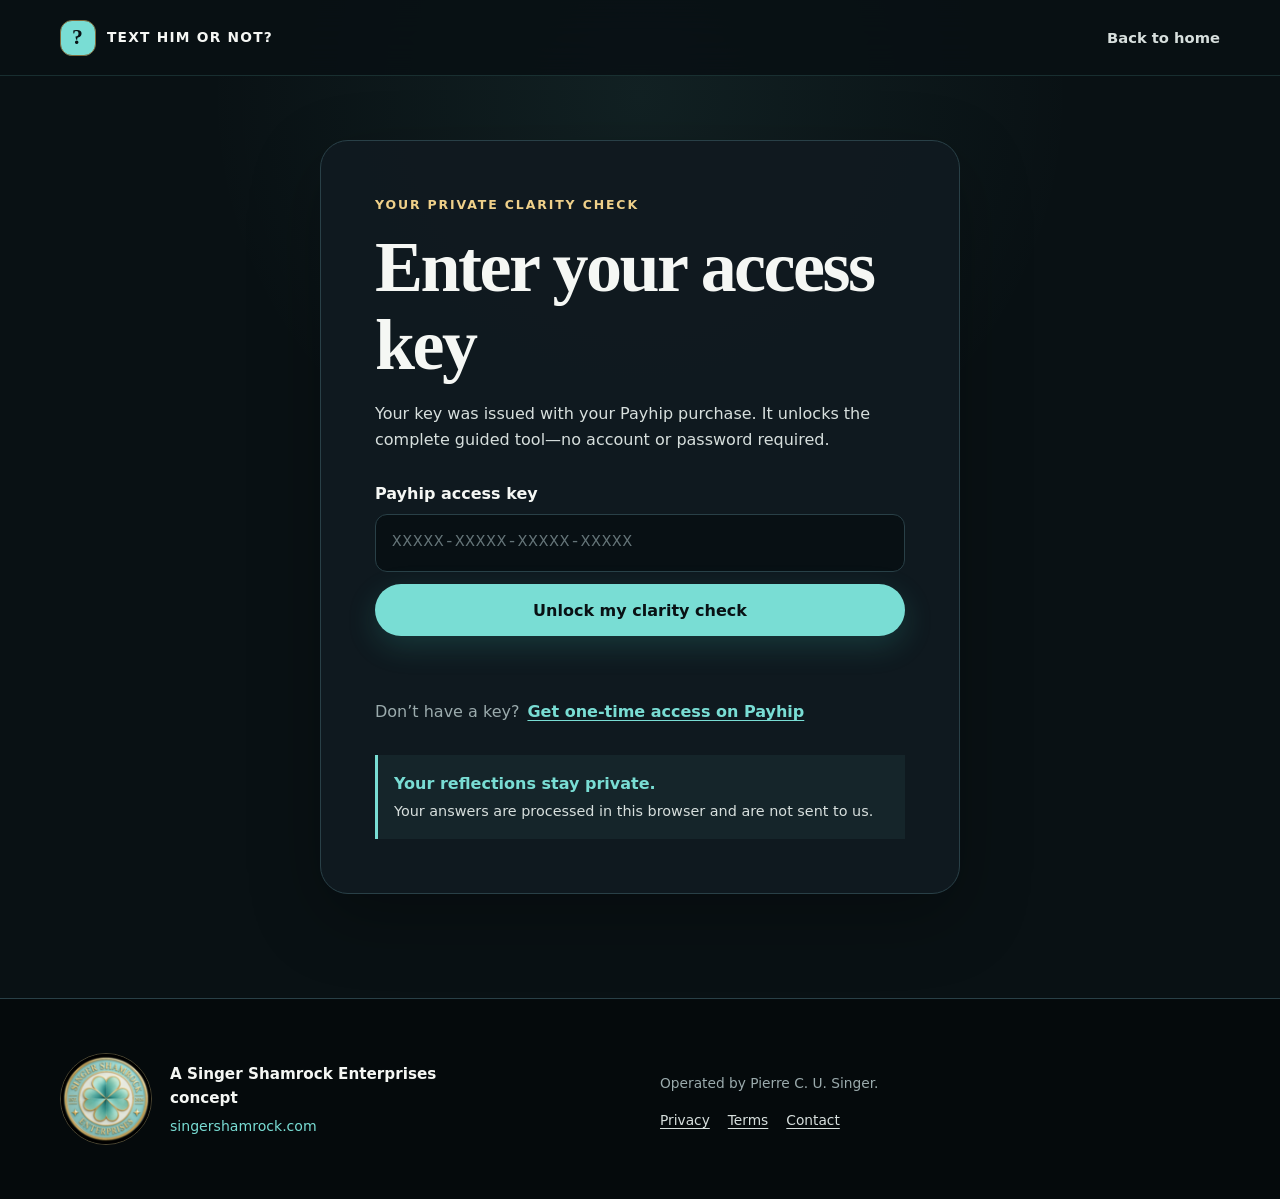
==== start/index.html @ 1869d751 "Add files via upload" ====
<!doctype html>
<html lang="en">
<head>
  <meta charset="utf-8">
  <meta name="viewport" content="width=device-width, initial-scale=1">
  <meta name="theme-color" content="#101a20">
  <meta name="description" content="Enter your access key and begin the Should I Text Him? clarity tool.">
  <meta name="robots" content="noindex, nofollow">
  <title>Your Clarity Check | Text Him or Not?</title>
  <link rel="icon" href="../favicon.svg" type="image/svg+xml">
  <link rel="stylesheet" href="../assets/styles.css">
  <script src="../assets/config.js" defer></script>
  <script src="../assets/tool.js" defer></script>
</head>
<body class="tool-page">
  <a class="skip-link" href="#main">Skip to content</a>
  <header class="site-header tool-header">
    <a class="wordmark" href="../" aria-label="Text Him or Not? home">
      <span class="wordmark-mark" aria-hidden="true">?</span>
      <span>TEXT HIM OR NOT?</span>
    </a>
    <a class="header-back-link" href="../">Back to home</a>
  </header>

  <main id="main" class="tool-main">
    <section class="access-shell" id="access-gate" aria-labelledby="access-title">
      <div class="access-card">
        <p class="eyebrow">Your private clarity check</p>
        <h1 id="access-title">Enter your access key</h1>
        <p>Your key was issued with your Payhip purchase. It unlocks the complete guided tool—no account or password required.</p>
        <form id="license-form" class="license-form">
          <label for="license-key">Payhip access key</label>
          <input id="license-key" name="licenseKey" type="text" inputmode="text" autocomplete="off" autocapitalize="characters" spellcheck="false" placeholder="XXXXX-XXXXX-XXXXX-XXXXX" required>
          <button class="button button-primary button-wide" type="submit">Unlock my clarity check</button>
          <p class="gate-status" id="gate-status" role="status" aria-live="polite"></p>
        </form>
        <div class="access-help">
          <p>Don’t have a key?</p>
          <a class="text-link" data-payhip-link href="https://payhip.com/PierreCUSinger">Get one-time access on Payhip</a>
        </div>
        <div class="privacy-promise">
          <strong>Your reflections stay private.</strong>
          <span>Your answers are processed in this browser and are not sent to us.</span>
        </div>
      </div>
    </section>

    <section class="tool-shell" id="guided-tool" hidden aria-labelledby="tool-heading">
      <div class="tool-topbar">
        <div>
          <p class="tool-stage-label" id="stage-label">Facts first</p>
          <h1 id="tool-heading">Your clarity check</h1>
        </div>
        <button class="button button-quiet button-small" id="save-exit" type="button">Save &amp; exit</button>
      </div>

      <div class="tool-progress-wrap" aria-live="polite">
        <div class="tool-progress-copy">
          <span id="progress-label">Question 1</span>
          <span id="progress-percent">0%</span>
        </div>
        <div class="tool-progress" role="progressbar" aria-valuemin="0" aria-valuemax="100" aria-valuenow="0" aria-labelledby="progress-label">
          <span id="progress-bar"></span>
        </div>
      </div>

      <div class="tool-card" id="question-card"></div>

      <div class="tool-actions" id="tool-actions">
        <button class="button button-secondary" id="back-button" type="button">Back</button>
        <button class="button button-primary" id="next-button" type="button">Continue</button>
      </div>
    </section>

    <section class="result-shell" id="result-view" hidden aria-labelledby="result-title">
      <div class="result-card" id="print-area">
        <div class="result-header">
          <p class="result-kicker">YOUR CLEAR ANSWER</p>
          <h1 id="result-title"></h1>
          <p class="result-summary" id="result-summary"></p>
        </div>

        <section class="result-section" aria-labelledby="why-heading">
          <h2 id="why-heading">Why this is your result</h2>
          <ul class="reason-list" id="result-reasons"></ul>
        </section>

        <section class="result-section" aria-labelledby="timing-heading">
          <h2 id="timing-heading">Your timing guidance</h2>
          <p id="timing-copy"></p>
        </section>

        <section class="result-section" aria-labelledby="plan-heading">
          <h2 id="plan-heading">Your next steps</h2>
          <ol class="plan-list" id="result-plan"></ol>
        </section>

        <section class="result-section" id="template-section" aria-labelledby="template-heading">
          <div class="section-row">
            <h2 id="template-heading">A respectful message</h2>
            <button class="button button-quiet button-small no-print" id="copy-template" type="button">Copy message</button>
          </div>
          <blockquote class="message-template" id="message-template"></blockquote>
          <p class="template-note" id="template-note"></p>
        </section>

        <section class="result-section reflection-summary" id="reflection-summary" aria-labelledby="reflection-heading">
          <h2 id="reflection-heading">What you clarified</h2>
          <dl id="reflection-list"></dl>
        </section>

        <aside class="result-boundary" id="result-boundary"></aside>

        <div class="result-disclaimer">
          <strong>Keep this result in perspective.</strong>
          <p>This tool supports reflection and decision-making. It cannot know another person’s thoughts and cannot guarantee a reply, reconciliation, or relationship outcome.</p>
        </div>

        <div class="print-brand">
          <img src="../assets/singer-shamrock-logo.jpg" alt="">
          <span>TEXT HIM OR NOT? · A Singer Shamrock Enterprises concept</span>
        </div>
      </div>

      <div class="result-actions no-print">
        <button class="button button-primary" id="print-result" type="button">Save / print my result</button>
        <button class="button button-secondary" id="restart-tool" type="button">Start over</button>
      </div>
    </section>
  </main>

  <footer class="site-footer tool-footer no-print">
    <div class="shell footer-grid">
      <a class="sse-credit" href="https://singershamrock.com" target="_blank" rel="noopener noreferrer">
        <img src="../assets/singer-shamrock-logo.jpg" alt="Singer Shamrock Enterprises">
        <span>
          <strong>A Singer Shamrock Enterprises concept</strong>
          <small>singershamrock.com</small>
        </span>
      </a>
      <div class="footer-copy">
        <p>Operated by Pierre C. U. Singer.</p>
        <nav aria-label="Legal links">
          <a href="../privacy.html">Privacy</a>
          <a href="../terms.html">Terms</a>
          <a href="mailto:contact@texthimornot.com" data-contact-link>Contact</a>
        </nav>
      </div>
    </div>
  </footer>
</body>
</html>
---- assets/styles.css ----
:root {
  color-scheme: dark;
  --ink: #091114;
  --ink-soft: #101a20;
  --ink-raised: #17252b;
  --ink-line: #294047;
  --paper: #f5f7f4;
  --paper-soft: #d7dfdd;
  --muted: #9babad;
  --teal: #79ddd4;
  --teal-strong: #3fc5b9;
  --teal-dark: #123b3b;
  --gold: #efd089;
  --gold-soft: #7f6b3d;
  --rose: #ff8aa4;
  --rose-dark: #4a1e2a;
  --danger: #ff9b91;
  --success: #8ee5b8;
  --shadow: 0 24px 70px rgba(0, 0, 0, 0.28);
  --radius-lg: 28px;
  --radius-md: 18px;
  --radius-sm: 12px;
  --shell: min(1160px, calc(100% - 40px));
}

* {
  box-sizing: border-box;
}

html {
  scroll-behavior: smooth;
  scroll-padding-top: 96px;
}

body {
  margin: 0;
  min-width: 320px;
  background: var(--ink);
  color: var(--paper);
  font-family: Inter, ui-sans-serif, system-ui, -apple-system, BlinkMacSystemFont, "Segoe UI", sans-serif;
  font-size: 1rem;
  line-height: 1.6;
  text-rendering: optimizeLegibility;
}

body::selection {
  background: var(--teal);
  color: var(--ink);
}

img {
  display: block;
  max-width: 100%;
}

a {
  color: inherit;
  text-underline-offset: 0.2em;
}

button,
input,
textarea {
  font: inherit;
}

button,
a {
  -webkit-tap-highlight-color: transparent;
}

button {
  cursor: pointer;
}

:focus-visible {
  outline: 3px solid var(--gold);
  outline-offset: 4px;
}

[hidden] {
  display: none !important;
}

.skip-link {
  position: fixed;
  z-index: 1000;
  top: 12px;
  left: 12px;
  padding: 10px 16px;
  border-radius: 999px;
  background: var(--paper);
  color: var(--ink);
  font-weight: 800;
  transform: translateY(-160%);
  transition: transform 160ms ease;
}

.skip-link:focus {
  transform: translateY(0);
}

.shell {
  width: var(--shell);
  margin-inline: auto;
}

.site-header {
  position: sticky;
  z-index: 100;
  top: 0;
  display: flex;
  align-items: center;
  justify-content: space-between;
  min-height: 76px;
  padding: 12px max(20px, calc((100vw - 1160px) / 2));
  border-bottom: 1px solid rgba(121, 221, 212, 0.15);
  background: rgba(9, 17, 20, 0.88);
  backdrop-filter: blur(18px);
}

.wordmark {
  display: inline-flex;
  align-items: center;
  gap: 11px;
  color: var(--paper);
  font-size: 0.86rem;
  font-weight: 900;
  letter-spacing: 0.09em;
  text-decoration: none;
}

.wordmark-mark {
  display: grid;
  width: 36px;
  height: 36px;
  place-items: center;
  border: 1px solid var(--gold-soft);
  border-radius: 12px;
  background: var(--teal);
  color: var(--ink);
  font-family: Georgia, "Times New Roman", serif;
  font-size: 1.35rem;
  line-height: 1;
}

.header-nav {
  display: flex;
  align-items: center;
  gap: 26px;
}

.header-nav > a:not(.button),
.header-back-link {
  color: var(--paper-soft);
  font-size: 0.92rem;
  font-weight: 700;
  text-decoration: none;
}

.header-nav > a:not(.button):hover,
.header-back-link:hover {
  color: var(--teal);
}

.button {
  display: inline-flex;
  min-height: 52px;
  align-items: center;
  justify-content: center;
  padding: 13px 20px;
  border: 1px solid transparent;
  border-radius: 999px;
  font-weight: 850;
  line-height: 1.2;
  text-align: center;
  text-decoration: none;
  transition: transform 150ms ease, background-color 150ms ease, border-color 150ms ease, color 150ms ease;
}

.button:hover {
  transform: translateY(-2px);
}

.button:active {
  transform: translateY(0);
}

.button-primary {
  background: var(--teal);
  color: var(--ink);
  box-shadow: 0 10px 30px rgba(63, 197, 185, 0.18);
}

.button-primary:hover {
  background: #96e9e1;
}

.button-secondary {
  border-color: var(--ink-line);
  background: rgba(255, 255, 255, 0.03);
  color: var(--paper);
}

.button-secondary:hover,
.button-ghost:hover {
  border-color: var(--teal);
  color: var(--teal);
}

.button-ghost {
  min-height: 42px;
  padding: 10px 17px;
  border-color: var(--ink-line);
  background: transparent;
  color: var(--paper);
}

.button-quiet {
  min-height: 42px;
  padding: 9px 16px;
  border-color: transparent;
  background: transparent;
  color: var(--teal);
}

.button-quiet:hover {
  background: rgba(121, 221, 212, 0.08);
}

.button-small {
  min-height: 42px;
  padding: 9px 16px;
  font-size: 0.9rem;
}

.button-wide {
  width: 100%;
}

.button[disabled] {
  cursor: not-allowed;
  opacity: 0.45;
  transform: none;
}

.text-link {
  color: var(--teal);
  font-weight: 800;
}

.eyebrow {
  margin: 0 0 14px;
  color: var(--gold);
  font-size: 0.78rem;
  font-weight: 900;
  letter-spacing: 0.15em;
  text-transform: uppercase;
}

h1,
h2,
h3,
p {
  overflow-wrap: anywhere;
}

h1,
h2,
h3 {
  margin-top: 0;
  color: var(--paper);
  line-height: 1.08;
}

h1,
h2 {
  font-family: Georgia, "Times New Roman", serif;
  font-weight: 700;
  letter-spacing: -0.035em;
}

h3 {
  font-weight: 850;
}

.hero {
  display: grid;
  min-height: calc(100vh - 76px);
  align-items: center;
  grid-template-columns: minmax(0, 1.08fr) minmax(360px, 0.92fr);
  gap: clamp(40px, 7vw, 96px);
  padding-block: clamp(64px, 8vw, 116px);
}

.hero-copy h1 {
  max-width: 760px;
  margin-bottom: 20px;
  font-size: clamp(3.5rem, 8vw, 7.2rem);
  line-height: 0.92;
}

.hero-copy h1::after {
  color: var(--rose);
  content: "";
}

.hero-lead {
  max-width: 670px;
  margin: 0 0 24px;
  color: var(--paper-soft);
  font-size: clamp(1.25rem, 2.2vw, 1.7rem);
  line-height: 1.42;
}

.outcome-row {
  display: flex;
  flex-wrap: wrap;
  gap: 8px;
  margin: 0 0 20px;
}

.outcome-row span {
  padding: 8px 12px;
  border: 1px solid var(--ink-line);
  border-radius: 999px;
  color: var(--teal);
  font-size: 0.78rem;
  font-weight: 900;
  letter-spacing: 0.08em;
}

.hero-note {
  max-width: 600px;
  margin: 0 0 28px;
  color: var(--muted);
}

.hero-actions {
  display: flex;
  flex-wrap: wrap;
  gap: 12px;
}

.microcopy {
  margin: 14px 0 0;
  color: var(--muted);
  font-size: 0.86rem;
}

.hero-panel {
  position: relative;
  overflow: hidden;
  padding: clamp(25px, 4vw, 42px);
  border: 1px solid rgba(121, 221, 212, 0.24);
  border-radius: var(--radius-lg);
  background:
    radial-gradient(circle at 90% 0%, rgba(121, 221, 212, 0.17), transparent 36%),
    linear-gradient(145deg, rgba(23, 37, 43, 0.98), rgba(11, 21, 25, 0.98));
  box-shadow: var(--shadow);
}

.hero-panel::before {
  position: absolute;
  width: 120px;
  height: 120px;
  border: 1px solid rgba(239, 208, 137, 0.13);
  border-radius: 50%;
  content: "";
  inset: -55px -45px auto auto;
}

.panel-topline,
.tool-progress-copy {
  display: flex;
  align-items: center;
  justify-content: space-between;
  color: var(--muted);
  font-size: 0.76rem;
  font-weight: 850;
  letter-spacing: 0.1em;
}

.mini-progress {
  height: 4px;
  margin: 12px 0 32px;
  overflow: hidden;
  border-radius: 999px;
  background: var(--ink-line);
}

.mini-progress span {
  display: block;
  width: 33%;
  height: 100%;
  border-radius: inherit;
  background: var(--teal);
}

.panel-question {
  margin: 0 0 24px;
  font-family: Georgia, "Times New Roman", serif;
  font-size: clamp(1.55rem, 3vw, 2.25rem);
  line-height: 1.2;
}

.preview-choice {
  margin-top: 10px;
  padding: 15px 17px;
  border: 1px solid var(--ink-line);
  border-radius: var(--radius-sm);
  background: rgba(255, 255, 255, 0.025);
  color: var(--paper-soft);
  font-weight: 700;
}

.preview-choice:nth-of-type(2) {
  border-color: rgba(121, 221, 212, 0.52);
  background: rgba(121, 221, 212, 0.08);
  color: var(--teal);
}

.panel-caption {
  margin: 24px 0 0;
  color: var(--gold);
  font-size: 0.88rem;
  font-weight: 750;
}

.free-check-section {
  padding-block: clamp(76px, 10vw, 130px);
  border-block: 1px solid var(--ink-line);
  background: var(--paper);
  color: #233237;
}

.split-section {
  display: grid;
  align-items: start;
  grid-template-columns: minmax(260px, 0.7fr) minmax(400px, 1.3fr);
  gap: clamp(38px, 8vw, 110px);
}

.section-intro {
  position: sticky;
  top: 120px;
}

.free-check-section h2,
.free-check-section h3 {
  color: #102126;
}

.section-intro h2,
.section-heading h2,
.respect-card h2,
.final-cta h2 {
  margin-bottom: 20px;
  font-size: clamp(2.35rem, 5vw, 4.6rem);
}

.section-intro p:not(.eyebrow) {
  color: #536368;
  font-size: 1.08rem;
}

.section-note {
  padding-left: 16px;
  border-left: 3px solid var(--teal-strong);
}

.check-card {
  padding: clamp(24px, 4vw, 40px);
  border: 1px solid #ccd6d3;
  border-radius: var(--radius-lg);
  background: #ffffff;
  box-shadow: 0 24px 70px rgba(27, 51, 55, 0.12);
}

.check-card fieldset {
  margin: 0 0 30px;
  padding: 0;
  border: 0;
}

.check-card legend {
  margin-bottom: 13px;
  color: #102126;
  font-weight: 850;
}

.radio-line {
  display: flex;
  min-height: 52px;
  align-items: center;
  gap: 12px;
  margin-top: 8px;
  padding: 12px 14px;
  border: 1px solid #d7dfdc;
  border-radius: var(--radius-sm);
  background: #f8faf8;
  color: #314247;
  cursor: pointer;
  transition: border-color 150ms ease, background-color 150ms ease;
}

.radio-line:hover {
  border-color: #78bdb7;
}

.radio-line:has(input:checked) {
  border-color: #2c9f96;
  background: #eaf8f5;
  color: #102e2e;
}

.radio-line input {
  width: 20px;
  height: 20px;
  margin: 0;
  accent-color: #188f86;
}

.form-error {
  margin: 12px 0 0;
  color: #9c253b;
  font-weight: 750;
}

.quick-result {
  padding: clamp(28px, 5vw, 48px);
  border-radius: var(--radius-lg);
  background: #102126;
  color: var(--paper);
  box-shadow: var(--shadow);
}

.quick-result h3 {
  margin-bottom: 16px;
  font-family: Georgia, "Times New Roman", serif;
  font-size: clamp(2rem, 5vw, 3.5rem);
}

.quick-result > p:not(.result-kicker) {
  max-width: 650px;
  color: var(--paper-soft);
  font-size: 1.08rem;
}

.result-kicker {
  margin: 0 0 10px;
  color: var(--gold);
  font-size: 0.76rem;
  font-weight: 900;
  letter-spacing: 0.16em;
}

.quick-result-actions {
  display: flex;
  flex-wrap: wrap;
  gap: 12px;
  margin-top: 26px;
}

.how-section {
  padding-block: clamp(82px, 11vw, 148px);
}

.section-heading {
  max-width: 820px;
  margin-bottom: 56px;
}

.compact-heading {
  margin-inline: auto;
  text-align: center;
}

.steps-grid {
  display: grid;
  margin: 0;
  padding: 0;
  grid-template-columns: repeat(3, 1fr);
  gap: 18px;
  list-style: none;
}

.steps-grid li {
  min-height: 300px;
  padding: 30px;
  border: 1px solid var(--ink-line);
  border-radius: var(--radius-md);
  background: linear-gradient(160deg, var(--ink-raised), rgba(16, 26, 32, 0.72));
}

.step-number,
.feature-label {
  display: inline-flex;
  margin-bottom: 55px;
  color: var(--teal);
  font-size: 0.78rem;
  font-weight: 900;
  letter-spacing: 0.12em;
}

.steps-grid h3,
.feature-grid h3 {
  margin-bottom: 13px;
  font-size: 1.25rem;
}

.steps-grid p,
.feature-grid p {
  margin: 0;
  color: var(--muted);
}

.inside-section {
  padding-block: clamp(82px, 10vw, 135px);
  background: #0e1a1f;
}

.feature-grid {
  display: grid;
  grid-template-columns: repeat(3, 1fr);
  gap: 1px;
  overflow: hidden;
  border: 1px solid var(--ink-line);
  border-radius: var(--radius-lg);
  background: var(--ink-line);
}

.feature-grid article {
  min-height: 255px;
  padding: 28px;
  background: var(--ink-soft);
}

.feature-grid .feature-label {
  margin-bottom: 38px;
  color: var(--gold);
}

.respect-section {
  padding-block: clamp(78px, 10vw, 140px);
}

.respect-card {
  position: relative;
  overflow: hidden;
  padding: clamp(32px, 7vw, 82px);
  border: 1px solid rgba(239, 208, 137, 0.28);
  border-radius: var(--radius-lg);
  background: linear-gradient(135deg, #18282e, #0d171b);
}

.respect-card::after {
  position: absolute;
  right: -110px;
  bottom: -140px;
  width: 350px;
  height: 350px;
  border: 70px solid rgba(121, 221, 212, 0.05);
  border-radius: 50%;
  content: "";
}

.respect-card h2 {
  position: relative;
  z-index: 1;
  max-width: 900px;
}

.respect-card > p:last-child {
  position: relative;
  z-index: 1;
  max-width: 760px;
  margin-bottom: 0;
  color: var(--paper-soft);
  font-size: 1.12rem;
}

.final-cta {
  padding-block: clamp(62px, 8vw, 96px);
  background: var(--teal);
  color: var(--ink);
}

.final-cta .eyebrow,
.final-cta h2 {
  color: var(--ink);
}

.final-cta-inner {
  display: grid;
  align-items: center;
  grid-template-columns: 1fr auto;
  gap: 40px;
}

.final-cta h2 {
  max-width: 760px;
  margin-bottom: 12px;
}

.final-cta p:not(.eyebrow) {
  margin: 0;
  color: #23403f;
  font-size: 1.08rem;
}

.final-cta-actions {
  display: flex;
  flex-direction: column;
  align-items: center;
  gap: 14px;
}

.final-cta .button-primary {
  background: var(--ink);
  color: var(--paper);
}

.final-cta .text-link {
  color: var(--ink);
}

.site-footer {
  padding-block: 54px;
  border-top: 1px solid var(--ink-line);
  background: #050a0c;
}

.footer-grid {
  display: grid;
  align-items: center;
  grid-template-columns: 1fr 1fr;
  gap: 40px;
}

.sse-credit {
  display: inline-flex;
  align-items: center;
  gap: 18px;
  max-width: 430px;
  text-decoration: none;
}

.sse-credit img {
  width: 92px;
  height: 92px;
  border: 1px solid rgba(239, 208, 137, 0.3);
  border-radius: 50%;
  object-fit: cover;
}

.sse-credit span {
  display: flex;
  flex-direction: column;
  gap: 4px;
}

.sse-credit strong {
  color: var(--paper);
  font-size: 0.95rem;
}

.sse-credit small {
  color: var(--teal);
  font-size: 0.88rem;
}

.sse-credit:hover strong {
  color: var(--gold);
}

.footer-copy {
  color: var(--muted);
  font-size: 0.86rem;
}

.footer-copy p {
  margin: 4px 0;
}

.footer-copy nav {
  display: flex;
  flex-wrap: wrap;
  gap: 18px;
  margin-top: 15px;
}

.footer-copy a {
  color: var(--paper-soft);
}

/* Access gate and guided tool */

.tool-page {
  background:
    radial-gradient(circle at 50% 8%, rgba(121, 221, 212, 0.08), transparent 34%),
    var(--ink);
}

.tool-main {
  min-height: calc(100vh - 76px);
}

.access-shell {
  display: grid;
  width: min(100% - 40px, 640px);
  min-height: calc(100vh - 76px);
  margin-inline: auto;
  padding-block: 64px;
  place-items: center;
}

.access-card {
  width: 100%;
  padding: clamp(28px, 6vw, 54px);
  border: 1px solid var(--ink-line);
  border-radius: var(--radius-lg);
  background: rgba(16, 26, 32, 0.96);
  box-shadow: var(--shadow);
}

.access-card h1 {
  margin-bottom: 17px;
  font-size: clamp(2.55rem, 7vw, 4.5rem);
}

.access-card > p:not(.eyebrow) {
  color: var(--paper-soft);
}

.license-form {
  margin-top: 28px;
}

.license-form label {
  display: block;
  margin-bottom: 8px;
  font-weight: 800;
}

.license-form input {
  width: 100%;
  min-height: 58px;
  margin-bottom: 12px;
  padding: 14px 16px;
  border: 1px solid var(--ink-line);
  border-radius: var(--radius-sm);
  background: #081014;
  color: var(--paper);
  font-family: ui-monospace, SFMono-Regular, Menlo, Consolas, monospace;
  font-size: 1rem;
  letter-spacing: 0.055em;
  text-transform: uppercase;
}

.license-form input::placeholder {
  color: #657579;
}

.license-form input:focus {
  border-color: var(--teal);
}

.gate-status {
  min-height: 26px;
  margin: 12px 0 0;
  color: var(--muted);
  font-weight: 700;
}

.gate-status.is-error {
  color: var(--danger);
}

.gate-status.is-success {
  color: var(--success);
}

.access-help {
  display: flex;
  flex-wrap: wrap;
  gap: 8px;
  margin-top: 25px;
  color: var(--muted);
}

.access-help p {
  margin: 0;
}

.privacy-promise {
  display: flex;
  flex-direction: column;
  gap: 4px;
  margin-top: 30px;
  padding: 16px;
  border-left: 3px solid var(--teal);
  background: rgba(121, 221, 212, 0.06);
}

.privacy-promise strong {
  color: var(--teal);
}

.privacy-promise span {
  color: var(--paper-soft);
  font-size: 0.9rem;
}

.tool-shell,
.result-shell {
  width: min(100% - 40px, 820px);
  margin-inline: auto;
  padding-block: clamp(44px, 8vw, 88px);
}

.tool-topbar {
  display: flex;
  align-items: flex-start;
  justify-content: space-between;
  gap: 20px;
  margin-bottom: 30px;
}

.tool-topbar h1 {
  margin: 0;
  font-size: clamp(2rem, 5vw, 3.6rem);
}

.tool-stage-label {
  margin: 0 0 8px;
  color: var(--gold);
  font-size: 0.78rem;
  font-weight: 900;
  letter-spacing: 0.13em;
  text-transform: uppercase;
}

.tool-progress-wrap {
  margin-bottom: 24px;
}

.tool-progress {
  height: 7px;
  margin-top: 10px;
  overflow: hidden;
  border-radius: 999px;
  background: var(--ink-line);
}

.tool-progress span {
  display: block;
  width: 0;
  height: 100%;
  border-radius: inherit;
  background: linear-gradient(90deg, var(--teal-strong), var(--gold));
  transition: width 220ms ease;
}

.tool-card {
  min-height: 440px;
  padding: clamp(25px, 5vw, 46px);
  border: 1px solid var(--ink-line);
  border-radius: var(--radius-lg);
  background: linear-gradient(145deg, rgba(23, 37, 43, 0.98), rgba(12, 22, 26, 0.98));
  box-shadow: var(--shadow);
}

.question-number {
  margin: 0 0 12px;
  color: var(--teal);
  font-size: 0.78rem;
  font-weight: 900;
  letter-spacing: 0.12em;
}

.question-title {
  margin-bottom: 12px;
  font-family: Georgia, "Times New Roman", serif;
  font-size: clamp(1.7rem, 4.5vw, 2.7rem);
  line-height: 1.16;
}

.question-help {
  max-width: 650px;
  margin: 0 0 26px;
  color: var(--muted);
}

.choice-list {
  display: grid;
  gap: 10px;
}

.choice-card {
  position: relative;
  display: grid;
  min-height: 66px;
  align-items: center;
  padding: 13px 18px 13px 54px;
  border: 1px solid var(--ink-line);
  border-radius: var(--radius-sm);
  background: rgba(255, 255, 255, 0.025);
  cursor: pointer;
  transition: border-color 150ms ease, background-color 150ms ease, transform 150ms ease;
}

.choice-card:hover {
  border-color: #52747a;
  transform: translateY(-1px);
}

.choice-card:has(input:checked) {
  border-color: var(--teal);
  background: rgba(121, 221, 212, 0.09);
}

.choice-card input {
  position: absolute;
  top: 50%;
  left: 18px;
  width: 20px;
  height: 20px;
  margin: 0;
  accent-color: var(--teal-strong);
  transform: translateY(-50%);
}

.choice-card strong,
.choice-card small {
  display: block;
}

.choice-card strong {
  color: var(--paper);
  line-height: 1.35;
}

.choice-card small {
  margin-top: 3px;
  color: var(--muted);
  font-size: 0.86rem;
}

.reflection-grid {
  display: grid;
  gap: 22px;
}

.reflection-field label {
  display: block;
  margin-bottom: 7px;
  color: var(--paper);
  font-weight: 800;
}

.reflection-field p {
  margin: 0 0 9px;
  color: var(--muted);
  font-size: 0.9rem;
}

.reflection-field textarea {
  width: 100%;
  min-height: 105px;
  resize: vertical;
  padding: 13px 14px;
  border: 1px solid var(--ink-line);
  border-radius: var(--radius-sm);
  background: #081014;
  color: var(--paper);
}

.reflection-field textarea:focus {
  border-color: var(--teal);
}

.tool-actions {
  display: grid;
  grid-template-columns: auto minmax(180px, 1fr);
  gap: 12px;
  margin-top: 20px;
}

.tool-actions .button-primary {
  justify-self: end;
  min-width: 210px;
}

.result-card {
  overflow: hidden;
  border: 1px solid var(--ink-line);
  border-radius: var(--radius-lg);
  background: var(--ink-soft);
  box-shadow: var(--shadow);
}

.result-header {
  padding: clamp(30px, 7vw, 62px);
  border-bottom: 1px solid var(--ink-line);
  background:
    radial-gradient(circle at 100% 0%, rgba(121, 221, 212, 0.17), transparent 42%),
    #132128;
}

.result-header h1 {
  margin-bottom: 16px;
  font-size: clamp(3rem, 8vw, 6.4rem);
  text-transform: uppercase;
}

.result-shell[data-outcome="text"] .result-header h1 {
  color: var(--teal);
}

.result-shell[data-outcome="wait"] .result-header h1 {
  color: var(--gold);
}

.result-shell[data-outcome="letgo"] .result-header h1 {
  color: var(--rose);
}

.result-summary {
  max-width: 640px;
  margin: 0;
  color: var(--paper-soft);
  font-size: 1.16rem;
}

.result-section {
  padding: clamp(26px, 5vw, 45px);
  border-bottom: 1px solid var(--ink-line);
}

.result-section h2 {
  margin-bottom: 18px;
  font-family: inherit;
  font-size: 1.35rem;
  letter-spacing: 0;
}

.reason-list,
.plan-list {
  display: grid;
  gap: 12px;
  margin: 0;
  color: var(--paper-soft);
}

.reason-list {
  padding-left: 23px;
}

.reason-list li::marker {
  color: var(--teal);
}

.plan-list {
  padding-left: 28px;
}

.plan-list li {
  padding-left: 7px;
}

.plan-list li::marker {
  color: var(--gold);
  font-weight: 900;
}

.section-row {
  display: flex;
  align-items: center;
  justify-content: space-between;
  gap: 20px;
}

.message-template {
  margin: 0;
  padding: 22px;
  border-left: 4px solid var(--teal);
  border-radius: 0 var(--radius-sm) var(--radius-sm) 0;
  background: #091316;
  color: var(--paper);
  font-family: Georgia, "Times New Roman", serif;
  font-size: 1.13rem;
  line-height: 1.65;
}

.template-note {
  margin: 14px 0 0;
  color: var(--muted);
  font-size: 0.9rem;
}

.reflection-summary dl {
  display: grid;
  gap: 20px;
  margin: 0;
}

.reflection-summary dt {
  margin-bottom: 4px;
  color: var(--teal);
  font-size: 0.8rem;
  font-weight: 900;
  letter-spacing: 0.09em;
  text-transform: uppercase;
}

.reflection-summary dd {
  margin: 0;
  color: var(--paper-soft);
  white-space: pre-wrap;
}

.result-boundary {
  padding: 25px clamp(26px, 5vw, 45px);
  border-bottom: 1px solid var(--ink-line);
  background: rgba(255, 138, 164, 0.07);
  color: #ffd0d9;
}

.result-boundary strong {
  display: block;
  margin-bottom: 5px;
  color: var(--rose);
}

.result-disclaimer {
  padding: 25px clamp(26px, 5vw, 45px);
  color: var(--muted);
  font-size: 0.9rem;
}

.result-disclaimer strong {
  color: var(--paper-soft);
}

.result-disclaimer p {
  margin: 4px 0 0;
}

.print-brand {
  display: none;
}

.result-actions {
  display: flex;
  justify-content: center;
  gap: 12px;
  margin-top: 22px;
}

.tool-footer {
  margin-top: 40px;
}

/* Legal pages */

.legal-main {
  width: min(100% - 40px, 820px);
  margin-inline: auto;
  padding-block: clamp(60px, 9vw, 110px);
}

.legal-main h1 {
  margin-bottom: 26px;
  font-size: clamp(2.8rem, 7vw, 5.4rem);
}

.legal-main h2 {
  margin: 42px 0 13px;
  font-family: inherit;
  font-size: 1.35rem;
  letter-spacing: 0;
}

.legal-main p,
.legal-main li {
  color: var(--paper-soft);
}

.legal-updated {
  color: var(--muted) !important;
  font-size: 0.9rem;
}

@media (max-width: 920px) {
  .header-nav > a:not(.button) {
    display: none;
  }

  .hero,
  .split-section,
  .final-cta-inner,
  .footer-grid {
    grid-template-columns: 1fr;
  }

  .hero {
    min-height: auto;
  }

  .hero-panel {
    max-width: 650px;
  }

  .section-intro {
    position: static;
  }

  .steps-grid,
  .feature-grid {
    grid-template-columns: 1fr 1fr;
  }

  .final-cta-actions {
    align-items: flex-start;
  }

  .footer-copy {
    max-width: 660px;
  }
}

@media (max-width: 620px) {
  :root {
    --shell: min(100% - 28px, 1160px);
    --radius-lg: 22px;
  }

  .site-header {
    min-height: 66px;
    padding: 10px 14px;
  }

  .wordmark {
    font-size: 0.72rem;
    letter-spacing: 0.06em;
  }

  .wordmark-mark {
    width: 34px;
    height: 34px;
  }

  .header-nav .button,
  .header-back-link {
    min-height: 38px;
    padding: 8px 12px;
    font-size: 0.8rem;
  }

  .hero {
    grid-template-columns: 1fr;
    gap: 42px;
    padding-block: 54px 72px;
  }

  .hero-copy h1 {
    font-size: clamp(3.1rem, 17vw, 5rem);
  }

  .hero-actions,
  .hero-actions .button,
  .quick-result-actions,
  .quick-result-actions .button {
    width: 100%;
  }

  .hero-panel {
    padding: 24px;
  }

  .split-section {
    grid-template-columns: 1fr;
    gap: 35px;
  }

  .check-card {
    padding: 20px;
  }

  .steps-grid,
  .feature-grid {
    grid-template-columns: 1fr;
  }

  .steps-grid li {
    min-height: 250px;
  }

  .feature-grid article {
    min-height: 220px;
  }

  .final-cta-actions,
  .final-cta-actions .button {
    width: 100%;
  }

  .sse-credit {
    align-items: center;
  }

  .sse-credit img {
    width: 78px;
    height: 78px;
  }

  .access-shell,
  .tool-shell,
  .result-shell {
    width: min(100% - 24px, 820px);
  }

  .access-shell {
    min-height: calc(100vh - 66px);
    padding-block: 34px;
  }

  .access-card {
    padding: 25px 20px;
  }

  .tool-topbar {
    align-items: center;
  }

  .tool-card {
    min-height: 390px;
    padding: 24px 18px;
  }

  .choice-card {
    padding-right: 13px;
    padding-left: 50px;
  }

  .tool-actions {
    grid-template-columns: 1fr 1.5fr;
  }

  .tool-actions .button-primary {
    min-width: 0;
    justify-self: stretch;
  }

  .result-actions {
    flex-direction: column;
  }

  .section-row {
    align-items: flex-start;
    flex-direction: column;
  }
}

@media (prefers-reduced-motion: reduce) {
  *,
  *::before,
  *::after {
    scroll-behavior: auto !important;
    transition-duration: 0.01ms !important;
    animation-duration: 0.01ms !important;
    animation-iteration-count: 1 !important;
  }
}

@media print {
  :root {
    color-scheme: light;
  }

  @page {
    margin: 14mm;
    size: A4;
  }

  body {
    background: #ffffff;
    color: #142126;
    font-size: 11pt;
  }

  .no-print,
  .site-header,
  .site-footer,
  #access-gate,
  #guided-tool {
    display: none !important;
  }

  .result-shell {
    display: block !important;
    width: 100%;
    margin: 0;
    padding: 0;
  }

  .result-card {
    overflow: visible;
    border: 0;
    background: #ffffff;
    box-shadow: none;
  }

  .result-header,
  .result-section,
  .result-boundary,
  .result-disclaimer {
    break-inside: avoid;
    border-color: #c8d1ce;
    background: #ffffff !important;
    color: #142126;
  }

  .result-header {
    padding: 0 0 10mm;
  }

  .result-header h1,
  .result-shell[data-outcome] .result-header h1,
  .result-section h2,
  .message-template {
    color: #142126;
  }

  .result-summary,
  .reason-list,
  .plan-list,
  .reflection-summary dd,
  .template-note,
  .result-disclaimer,
  .result-disclaimer strong {
    color: #34464a;
  }

  .result-section {
    padding: 8mm 0;
  }

  .message-template {
    border-color: #279c94;
    background: #eef8f6;
  }

  .result-boundary {
    padding: 7mm 0;
  }

  .result-boundary strong {
    color: #9d2944;
  }

  .print-brand {
    display: flex;
    align-items: center;
    gap: 8px;
    padding-top: 9mm;
    color: #506064;
    font-size: 8pt;
  }

  .print-brand img {
    width: 34px;
    height: 34px;
    border-radius: 50%;
  }
}
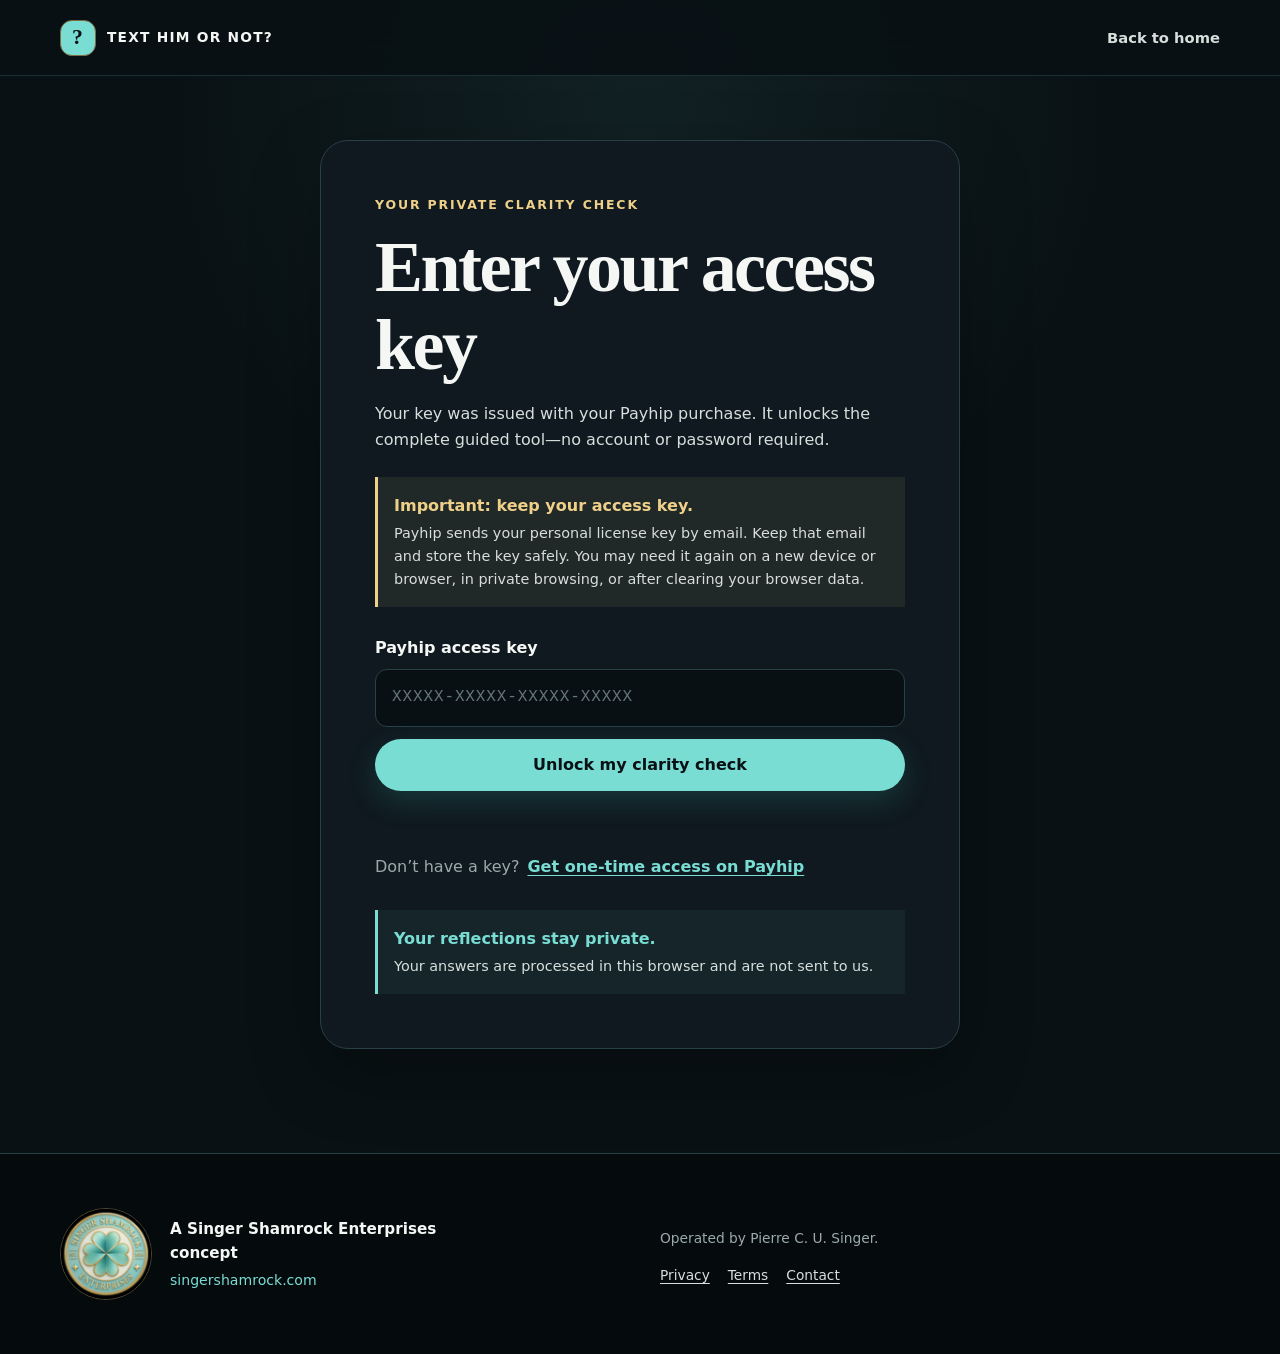
==== commit 1165b759: "Add files via upload Add access key reminder" ====
--- a/start/index.html
+++ b/start/index.html
@@ -8,9 +8,10 @@
   <meta name="robots" content="noindex, nofollow">
   <title>Your Clarity Check | Text Him or Not?</title>
   <link rel="icon" href="../favicon.svg" type="image/svg+xml">
-  <link rel="stylesheet" href="../assets/styles.css">
+  <link rel="stylesheet" href="../assets/styles.css?v=20260919-2">
   <script src="../assets/config.js" defer></script>
-  <script src="../assets/tool.js" defer></script>
+  <script src="../assets/jspdf.umd.min.js?v=20260919-2" defer></script>
+  <script src="../assets/tool.js?v=20260919-2" defer></script>
 </head>
 <body class="tool-page">
   <a class="skip-link" href="#main">Skip to content</a>
@@ -28,6 +29,10 @@
         <p class="eyebrow">Your private clarity check</p>
         <h1 id="access-title">Enter your access key</h1>
         <p>Your key was issued with your Payhip purchase. It unlocks the complete guided tool—no account or password required.</p>
+        <div class="key-reminder" role="note">
+          <strong>Important: keep your access key.</strong>
+          <span>Payhip sends your personal license key by email. Keep that email and store the key safely. You may need it again on a new device or browser, in private browsing, or after clearing your browser data.</span>
+        </div>
         <form id="license-form" class="license-form">
           <label for="license-key">Payhip access key</label>
           <input id="license-key" name="licenseKey" type="text" inputmode="text" autocomplete="off" autocapitalize="characters" spellcheck="false" placeholder="XXXXX-XXXXX-XXXXX-XXXXX" required>
@@ -123,7 +128,7 @@
       </div>
 
       <div class="result-actions no-print">
-        <button class="button button-primary" id="print-result" type="button">Save / print my result</button>
+        <button class="button button-primary" id="print-result" type="button">Download my result as PDF</button>
         <button class="button button-secondary" id="restart-tool" type="button">Start over</button>
       </div>
     </section>
--- a/assets/styles.css
+++ b/assets/styles.css
@@ -833,6 +833,25 @@
   color: var(--paper-soft);
 }
 
+.key-reminder {
+  display: flex;
+  flex-direction: column;
+  gap: 4px;
+  margin-top: 24px;
+  padding: 16px;
+  border-left: 3px solid var(--gold);
+  background: rgba(239, 208, 137, 0.08);
+}
+
+.key-reminder strong {
+  color: var(--gold);
+}
+
+.key-reminder span {
+  color: var(--paper-soft);
+  font-size: 0.9rem;
+}
+
 .license-form {
   margin-top: 28px;
 }
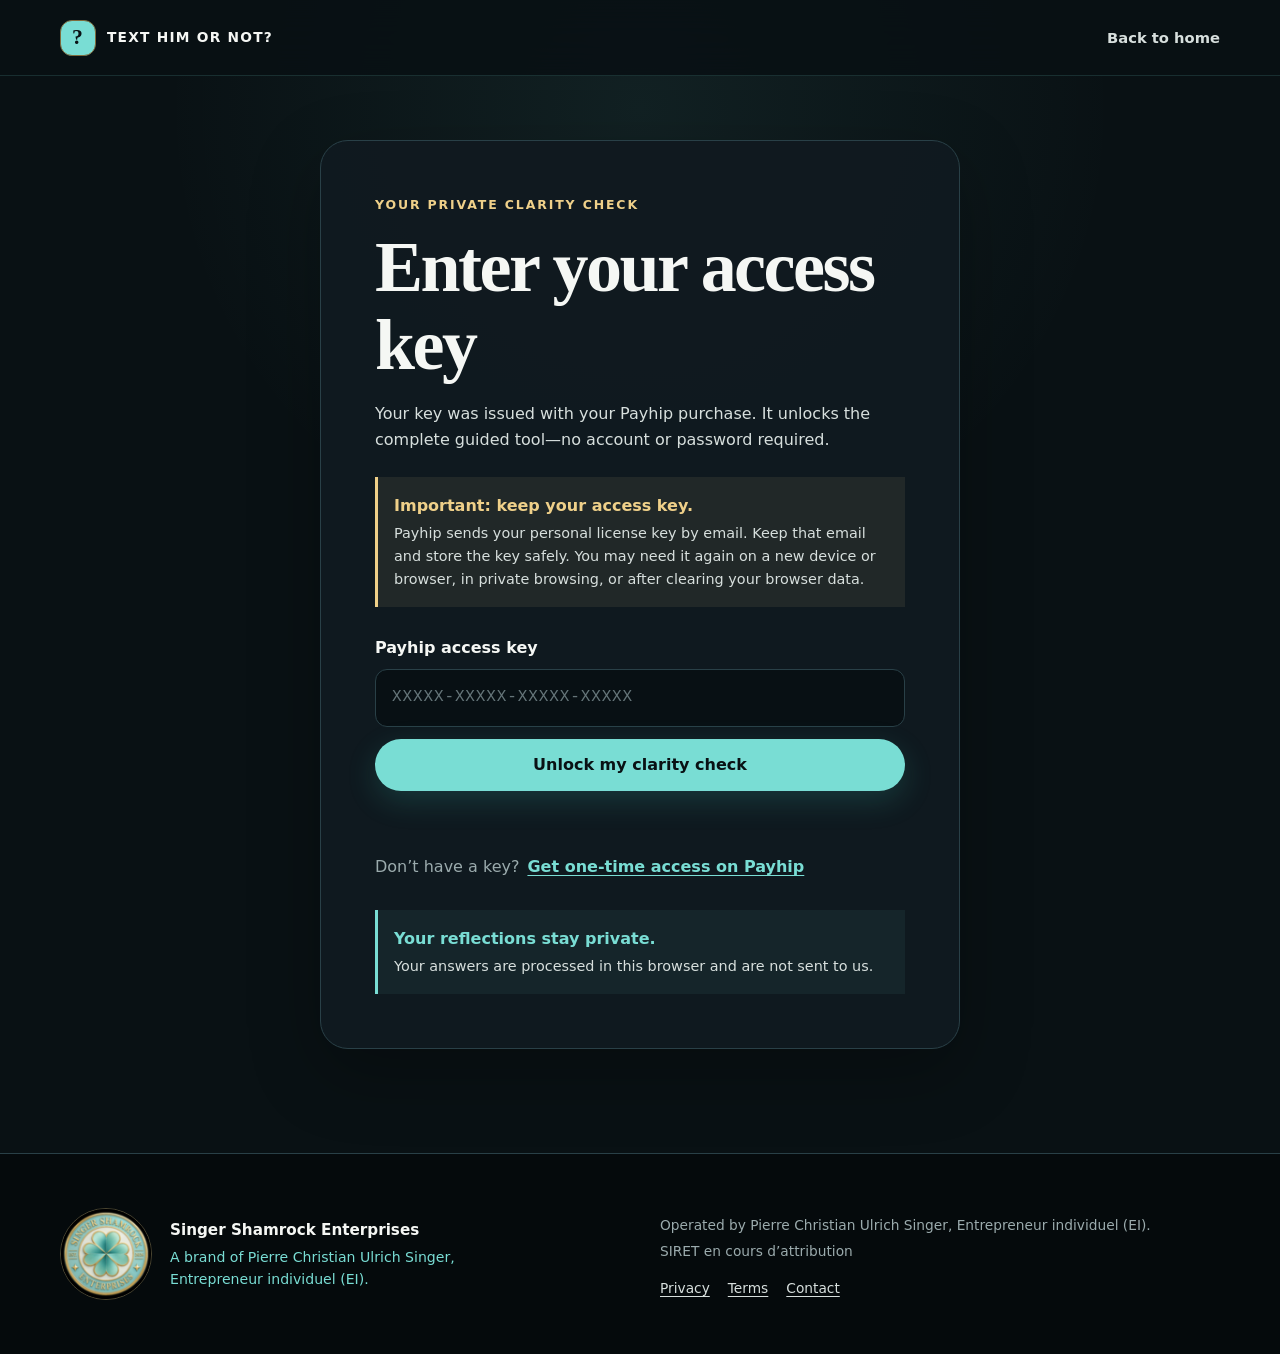
==== commit f82c3b5b: "Add files via upload" ====
--- a/start/index.html
+++ b/start/index.html
@@ -8,10 +8,10 @@
   <meta name="robots" content="noindex, nofollow">
   <title>Your Clarity Check | Text Him or Not?</title>
   <link rel="icon" href="../favicon.svg" type="image/svg+xml">
-  <link rel="stylesheet" href="../assets/styles.css?v=20260919-2">
-  <script src="../assets/config.js" defer></script>
+  <link rel="stylesheet" href="../assets/styles.css?v=20260923-1">
+  <script src="../assets/config.js?v=20260923-1" defer></script>
   <script src="../assets/jspdf.umd.min.js?v=20260919-2" defer></script>
-  <script src="../assets/tool.js?v=20260919-2" defer></script>
+  <script src="../assets/tool.js?v=20260923-1" defer></script>
 </head>
 <body class="tool-page">
   <a class="skip-link" href="#main">Skip to content</a>
@@ -41,7 +41,7 @@
         </form>
         <div class="access-help">
           <p>Don’t have a key?</p>
-          <a class="text-link" data-payhip-link href="https://payhip.com/PierreCUSinger">Get one-time access on Payhip</a>
+          <a class="text-link" data-payhip-link href="https://payhip.com/b/6qEcj">Get one-time access on Payhip</a>
         </div>
         <div class="privacy-promise">
           <strong>Your reflections stay private.</strong>
@@ -123,7 +123,7 @@
 
         <div class="print-brand">
           <img src="../assets/singer-shamrock-logo.jpg" alt="">
-          <span>TEXT HIM OR NOT? · A Singer Shamrock Enterprises concept</span>
+          <span>TEXT HIM OR NOT? · Singer Shamrock Enterprises — a brand of Pierre Christian Ulrich Singer, Entrepreneur individuel (EI).</span>
         </div>
       </div>
 
@@ -139,16 +139,17 @@
       <a class="sse-credit" href="https://singershamrock.com" target="_blank" rel="noopener noreferrer">
         <img src="../assets/singer-shamrock-logo.jpg" alt="Singer Shamrock Enterprises">
         <span>
-          <strong>A Singer Shamrock Enterprises concept</strong>
-          <small>singershamrock.com</small>
+          <strong>Singer Shamrock Enterprises</strong>
+          <small>A brand of Pierre Christian Ulrich Singer, Entrepreneur individuel (EI).</small>
         </span>
       </a>
       <div class="footer-copy">
-        <p>Operated by Pierre C. U. Singer.</p>
+        <p>Operated by Pierre Christian Ulrich Singer, Entrepreneur individuel (EI).</p>
+        <p>SIRET en cours d’attribution</p>
         <nav aria-label="Legal links">
           <a href="../privacy.html">Privacy</a>
           <a href="../terms.html">Terms</a>
-          <a href="mailto:contact@texthimornot.com" data-contact-link>Contact</a>
+          <a href="mailto:pcusinger@gmail.com" data-contact-link>Contact</a>
         </nav>
       </div>
     </div>
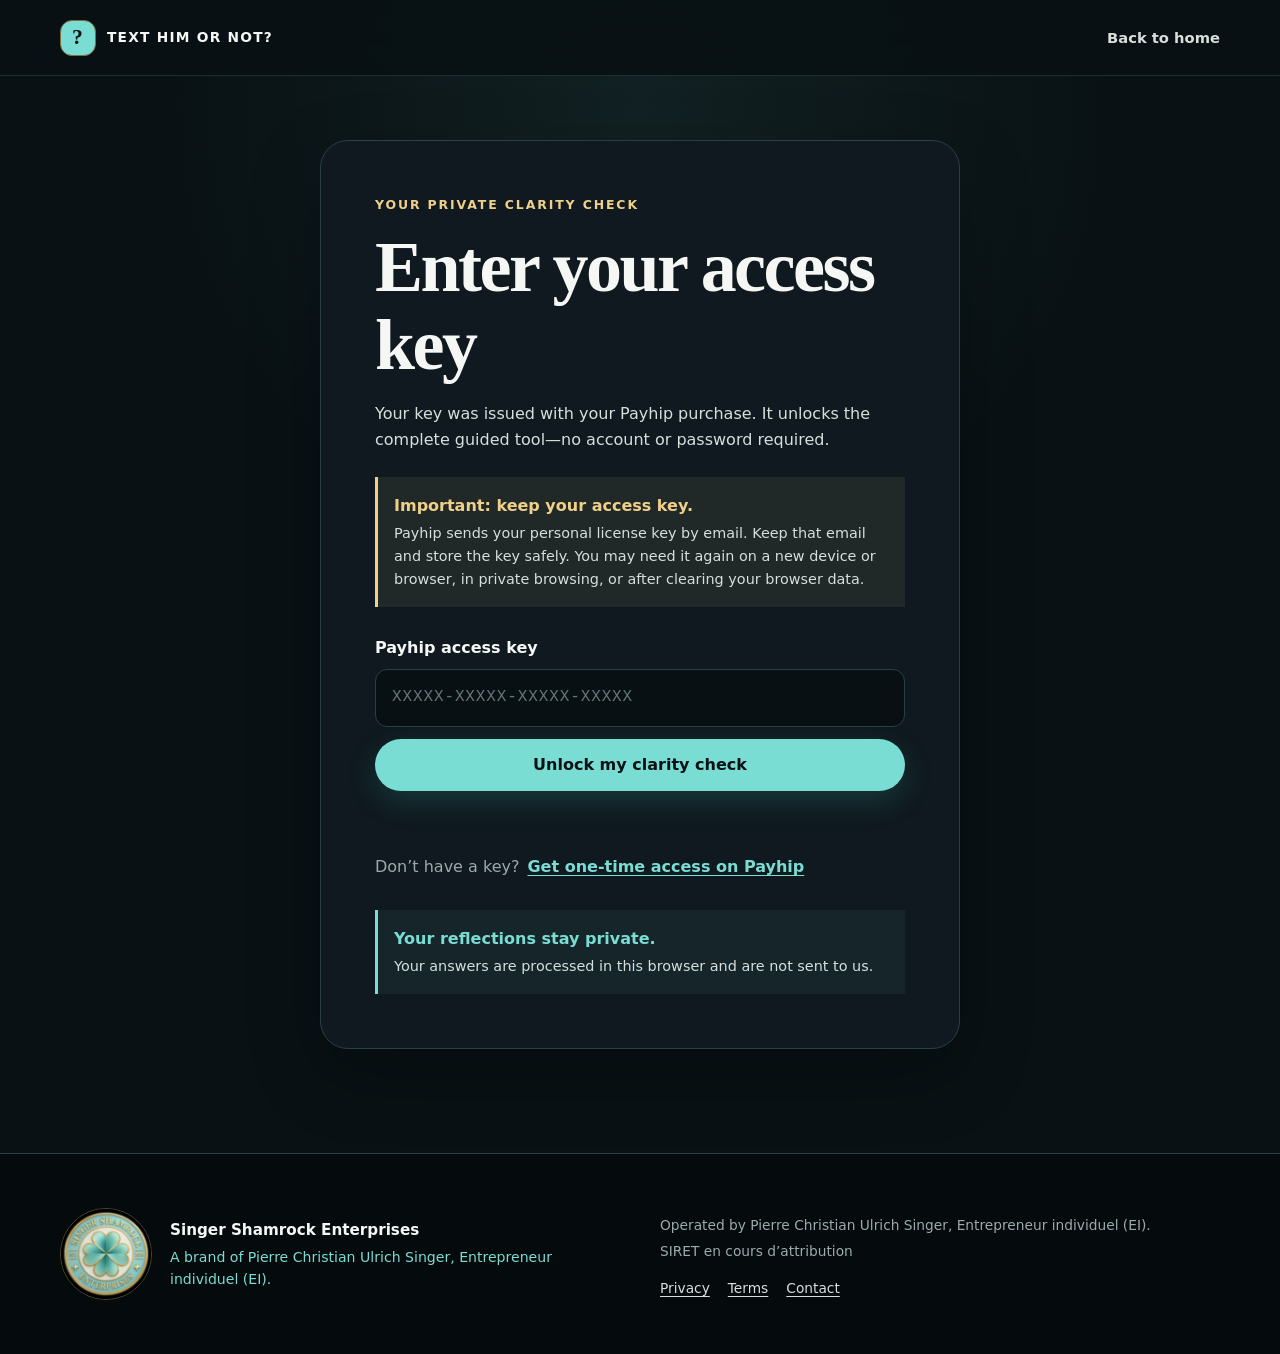
==== commit 0b9885cc: "Add files via upload" ====
--- a/start/index.html
+++ b/start/index.html
@@ -9,9 +9,9 @@
   <title>Your Clarity Check | Text Him or Not?</title>
   <link rel="icon" href="../favicon.svg" type="image/svg+xml">
   <link rel="stylesheet" href="../assets/styles.css?v=20260923-1">
-  <script src="../assets/config.js?v=20260923-1" defer></script>
+  <script src="../assets/config.js?v=20260923-2" defer></script>
   <script src="../assets/jspdf.umd.min.js?v=20260919-2" defer></script>
-  <script src="../assets/tool.js?v=20260923-1" defer></script>
+  <script src="../assets/tool.js?v=20260923-2" defer></script>
 </head>
 <body class="tool-page">
   <a class="skip-link" href="#main">Skip to content</a>
@@ -149,7 +149,7 @@
         <nav aria-label="Legal links">
           <a href="../privacy.html">Privacy</a>
           <a href="../terms.html">Terms</a>
-          <a href="mailto:pcusinger@gmail.com" data-contact-link>Contact</a>
+          <a href="mailto:pcusinger@gmail.com">Contact</a>
         </nav>
       </div>
     </div>
--- a/assets/styles.css
+++ b/assets/styles.css
@@ -742,7 +742,7 @@
   display: inline-flex;
   align-items: center;
   gap: 18px;
-  max-width: 430px;
+  max-width: 560px;
   text-decoration: none;
 }
 
@@ -1311,6 +1311,27 @@
   font-size: 0.9rem;
 }
 
+.legal-identity {
+  margin: 34px 0 48px;
+  padding: clamp(22px, 5vw, 34px);
+  border: 1px solid var(--ink-line);
+  border-radius: var(--radius-md);
+  background: var(--ink-soft);
+}
+
+.legal-identity h2 {
+  margin-top: 0;
+}
+
+.legal-identity address {
+  color: var(--paper-soft);
+  font-style: normal;
+}
+
+.legal-identity p:last-child {
+  margin-bottom: 0;
+}
+
 @media (max-width: 920px) {
   .header-nav > a:not(.button) {
     display: none;
